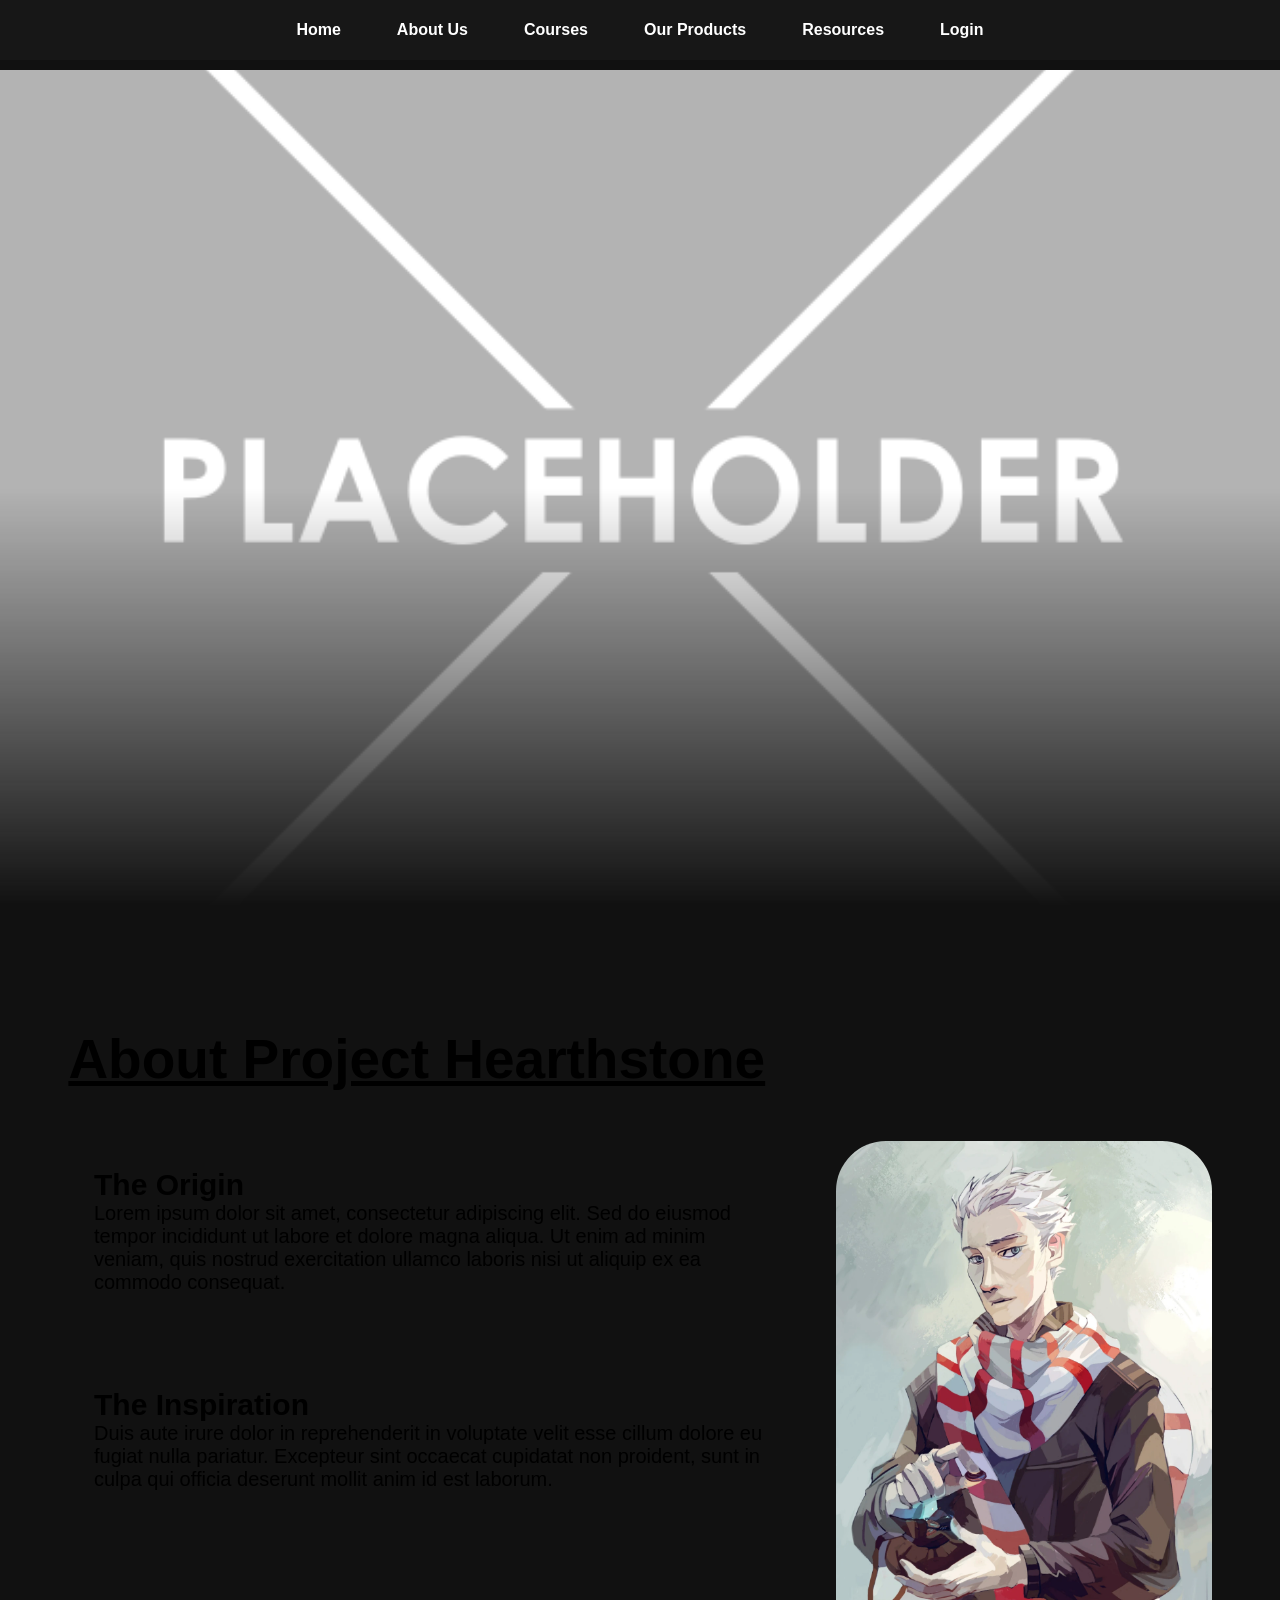
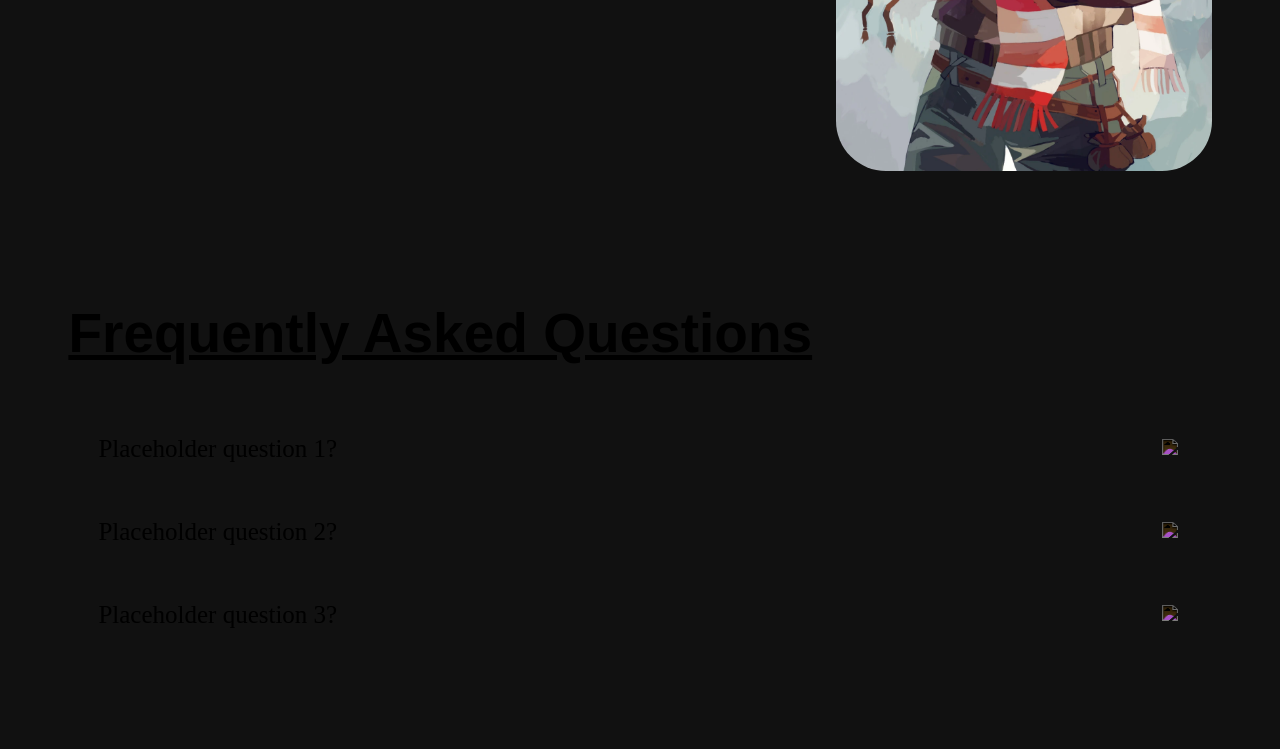
==== projecthearthstone.in/AboutUs/index.html @ b1d120ca "Merge pull request #43 from BoredxInfinity/main Hero, about us, and faq section for about us page" ====
<!DOCTYPE html>
<html lang="en">
<head>
    <meta charset="UTF-8">
    <meta name="viewport" content="width=device-width, initial-scale=1.0">
    <link rel="stylesheet" href="style.css">
    <script src="script.js" defer></script>
    <link rel="stylesheet" href="../Navbar/styles.css">
    <title>Project Hearthstone - Home Page</title>
</head>
<body>
    <div id="navbarcontainer"></div>
    <script type="module" src="../Navbar/script.js"></script>

    <div class="hero-image-container"><img src="src/Placeholder.png" alt="Placeholder Image"></div>

    <div class="section" id="about-us">
        <h1>About Project Hearthstone</h1>
        <div id="vertical-columns">
            <div id="about-us-text">
                <div class="about-us-text-section">
                    <h2>The Origin</h2>
                    <p>Lorem ipsum dolor sit amet, consectetur adipiscing elit. Sed do eiusmod tempor incididunt ut labore et dolore magna aliqua. Ut enim ad minim veniam, quis nostrud exercitation ullamco laboris nisi ut aliquip ex ea commodo consequat.</p>
                </div>
                <div class="about-us-text-section">
                    <h2>The Inspiration</h2>
                    <p>Duis aute irure dolor in reprehenderit in voluptate velit esse cillum dolore eu fugiat nulla pariatur. Excepteur sint occaecat cupidatat non proident, sunt in culpa qui officia deserunt mollit anim id est laborum.</p>
                </div>
            </div>
            <div id="about-us-image">
                <img src="src/hearthstone.webp" alt="Image of Hearthstone from Magnus Chase">
            </div>
        </div>
    </div>

    <div class="divider-box"><div class="divider-line"></div></div>

    <div class="section" id="faq">
        <h1>Frequently Asked Questions</h1>

        <ul id="faq-list">
        </ul>
    </div>

    <div class="divider-box"><div class="divider-line"></div></div>

</body>
</html>
---- projecthearthstone.in/AboutUs/style.css ----
@import url(../Common/styles.css);
@font-face {
    font-family: 'cooper-hewitt';
    font-style: normal;
    font-display: swap;
    font-weight: 400;
    src: url(https://cdn.jsdelivr.net/fontsource/fonts/cooper-hewitt@latest/latin-400-normal.woff2)
         format('woff2'),
         url(https://cdn.jsdelivr.net/fontsource/fonts/cooper-hewitt@latest/latin-400-normal.woff)
         format('woff'); /* Link: https://fontsource.org/fonts/cooper-hewitt/cdn */
}

body {
    font-family: 'cooper-hewitt';
    background-color: var(--bg-color);
    color: var(--text-color);
    padding: 0px 0px;
    margin: 0px 0px;
}

button {
    font-family: 'cooper-hewitt';
    background-color: var(--sec-bg);
    color: var(--text-color);
    border: none;
    cursor: pointer;
}

h1 {
    font-size: 55px;
    margin: -15px 0px 50px 0px;
    text-decoration: underline;
    text-decoration-color: var(--sec-accent-color);
}

/* Navigation Bar */
nav {
    border-radius: 10px ;
    min-height: 10vh;
}

/* Hero Section */
.hero-image-container {
    width: 100%;
    height: 93vh;
    overflow: hidden;
    opacity: 0;
    animation: fadeDown 2s ease forwards;
    margin-bottom: 15vh;
    -webkit-mask-image: linear-gradient(to bottom, black 50%, transparent 100%);
    mask-image: linear-gradient(to bottom, black 50%, transparent 100%);
}

.hero-image-container img {
    width: 100%;
    height: 100%;
    object-fit: cover;
}

@keyframes fadeDown {
    to {
        opacity: 1;
    }
}

/* Divider */
.divider-box {
    display: flex;
    justify-content: center;
    align-items: center;
    width: 100%;
    padding: 40px 0px;
}

.divider-line {
    height: 5px;         
    background-color: var(--accent-color);
    width: 90%;
    border-radius: 5px;
}

/* Sections */
.section {
    padding: 0px 3vw;
    margin: 30px;
}

/* About Us Section */
#vertical-columns {
    display: flex;
    justify-content: space-between;
    width: 100%;
}

#vertical-columns {
    display: flex;
    align-items: flex-start; 
    gap: 40px;
}

#about-us-text {
    flex: 1;
    display: flex;
    flex-direction: column;
    gap: 40px;
    height: 70vh;
}

#about-us-image img {
    height: 70vh;  
    width: auto;   
    display: block;
    border-radius: 50px;
}

.about-us-text-section {
    padding: 3vh 2vw;
    background-color: var(--sec-bg);
    border-radius: 50px;
    transition: padding 0.5s ease;
}

.about-us-text-section:hover {
    padding: 5vh 2vw;
}

.about-us-text-section h2 {
    font-size: 30px;
}

.about-us-text-section p {
    font-size: 20px;
}

/* FAQ Section */
#faq-list {
    list-style-type: none;
    padding: 0;
}

#faq-list li {
    background-color: none;
    border-radius: 20px;
    margin-bottom: 35px;
    align-items: center;
    transition: margin-bottom 0.5s ease;
}

#faq-list li.active {
    margin-bottom: 15px;
}

#faq-list li button {
    padding: 20px 30px;
    border-radius: 30px;
    font-size: 25px;
    width: 100%;
    text-align: left;
    transition: background-color 0.5s ease;
    display: flex;
    justify-content: space-between;
    align-items: center;
    z-index: 1;
    position: relative;
}

#faq-list li button:hover {
    background-color: var(--sec-accent-color);
    color: black;
}

#faq-list li button:hover .arrow-icon {
    filter: invert(0);
}

.arrow-icon {
    width: 20px;
    height: 20px;
    filter: invert(1);
    transition: width 0.5s ease;
    transition: height 0.5s ease;
    transition: transform 0.5s ease;
}

.arrow-icon.active {
    transform: rotate(180deg);
}

.faq-answer {
    background-color: var(--text-bg);
    border-radius: 0px 0px 20px 20px;
    margin-top: -20px;
    margin-bottom: 0px;
    max-height: 0px;
    overflow: hidden;
    transition: max-height 0.5s ease;
    z-index: -1;
    position: relative;
}

.faq-answer.active {
    max-height: 200px;
}

.faq-answer p {
    margin: 5px 25px 20px 25px;
    padding: 30px 0px 0px 0px;
    font-size: 20px;
}
---- projecthearthstone.in/Navbar/styles.css ----
* {
  margin: 0;
  padding: 0;
  box-sizing: border-box;
}

body {
  font-family: 'Montserrat', sans-serif;
  background-color:rgb(17, 17, 17);
  color: var(--text-color);
}

#sentinel {
  height: 1%;
  width: 100%;
}

.navbar {
  height: 70px;
  position: relative;
  z-index: 1000;
}

.nav-inner {
  position: fixed;
  top: 0;
  left: 50%;
  transform: translateX(-50%);
  width: 100%;
  height: 60px;
  background-color: #171717;
  padding: 0 2rem;
  display: flex;
  justify-content: center;
  align-items: center;
  transition: all 0.4s ease;
  box-shadow: none;
  overflow: hidden; 
}

.nav-inner::before {
  content: "";
  position: absolute;
  top: 0;
  left: -120%;
  width: 120%;
  height: 100%;
  pointer-events: none;
  border-radius: inherit;

  background: linear-gradient(
    90deg,
    rgba(46, 255, 144, 0) 0%,
    var(--accent-color) 50%,
    rgba(46, 255, 144, 0) 100%
  );

  opacity: 0;
  transform: translateX(0);
}

.navbar.dock .nav-inner {
  top: 15px;
  width: 44%;
  min-width: fit-content;
  height: 60px;
  padding: 0 1.5rem;
  box-shadow: 0 4px 12px rgba(0, 0, 0, 0.2);
  border-radius: 999px;
  transform: translateX(-50%) scale(1);
}

.navbar.dock .nav-inner::before {
  animation: greenWave 0.9s ease-out forwards;
  opacity: 1;
}

@keyframes greenWave {
  0% {
    transform: translateX(-120%);
    opacity: 0.2;
  }
  50% {
    opacity: 1;
  }
  100% {
    transform: translateX(120%);
    opacity: 0;
  }
}

.nav-menu {
  display: flex;
  flex-direction: row;
  gap: 3.5rem;
  align-items: center;
  justify-content: space-around;
  list-style: none;
}

.nav-inner a {
  color: #fff;
  text-decoration: none;
  font-weight: bold;
}

.nav-inner a:hover {
  color: #30cdd7;
}

.hamburger,
.page-title {
  display: none;
}

@media (max-width: 1000px) {
  .hamburger {
    display: block;
    font-size: 1.5rem;
    background: none;
    border: none;
    color: #fff;
    cursor: pointer;
    z-index: 1001;
  }

  .page-title {
    display: block;
    color: #fff;
    font-size: 1.1rem;
    font-weight: 600;
    margin-left: 0.75rem;
    flex: 1;
    text-align: center;
  }

  .nav-inner {
    flex-direction: row;
    justify-content: space-between;
    align-items: center;
  }

  .nav-menu {
    position: absolute;
    top: 70px;
    left: 50%;
    transform: translateX(-50%);
    width: 90%;
    background-color: var(--bg-color);
    flex-direction: column;
    display: flex;
    gap: 1rem;
    padding: 1rem 1.5rem;
    border-radius: 1rem;
    box-shadow: 0 8px 16px rgba(0, 0, 0, 0.4);
    text-align: center;
    z-index: 999;
    overflow: hidden;
  }

  .nav-menu.hidden {
    display: none;
  }

  .nav-inner ul {
    gap: 1rem;
    padding: 10px;
  }

  .nav-inner a {
    font-size: 1rem;
    padding: 0.5rem 0;
  }
}

.navbar.dock .nav-inner {
  width: 42%;
}

@media (max-width: 1600px) {
  .navbar.dock .nav-inner {
    width: 45%;
  }
}

@media (max-width: 1400px) {
  .navbar.dock .nav-inner {
    width: 67%;
  }
}

@media (max-width: 1100px) {
  .navbar.dock .nav-inner {
    width: 70%;
  }
}

@media (max-width: 600px) {
  .navbar.dock .nav-inner {
    width: 100%;
  }
}
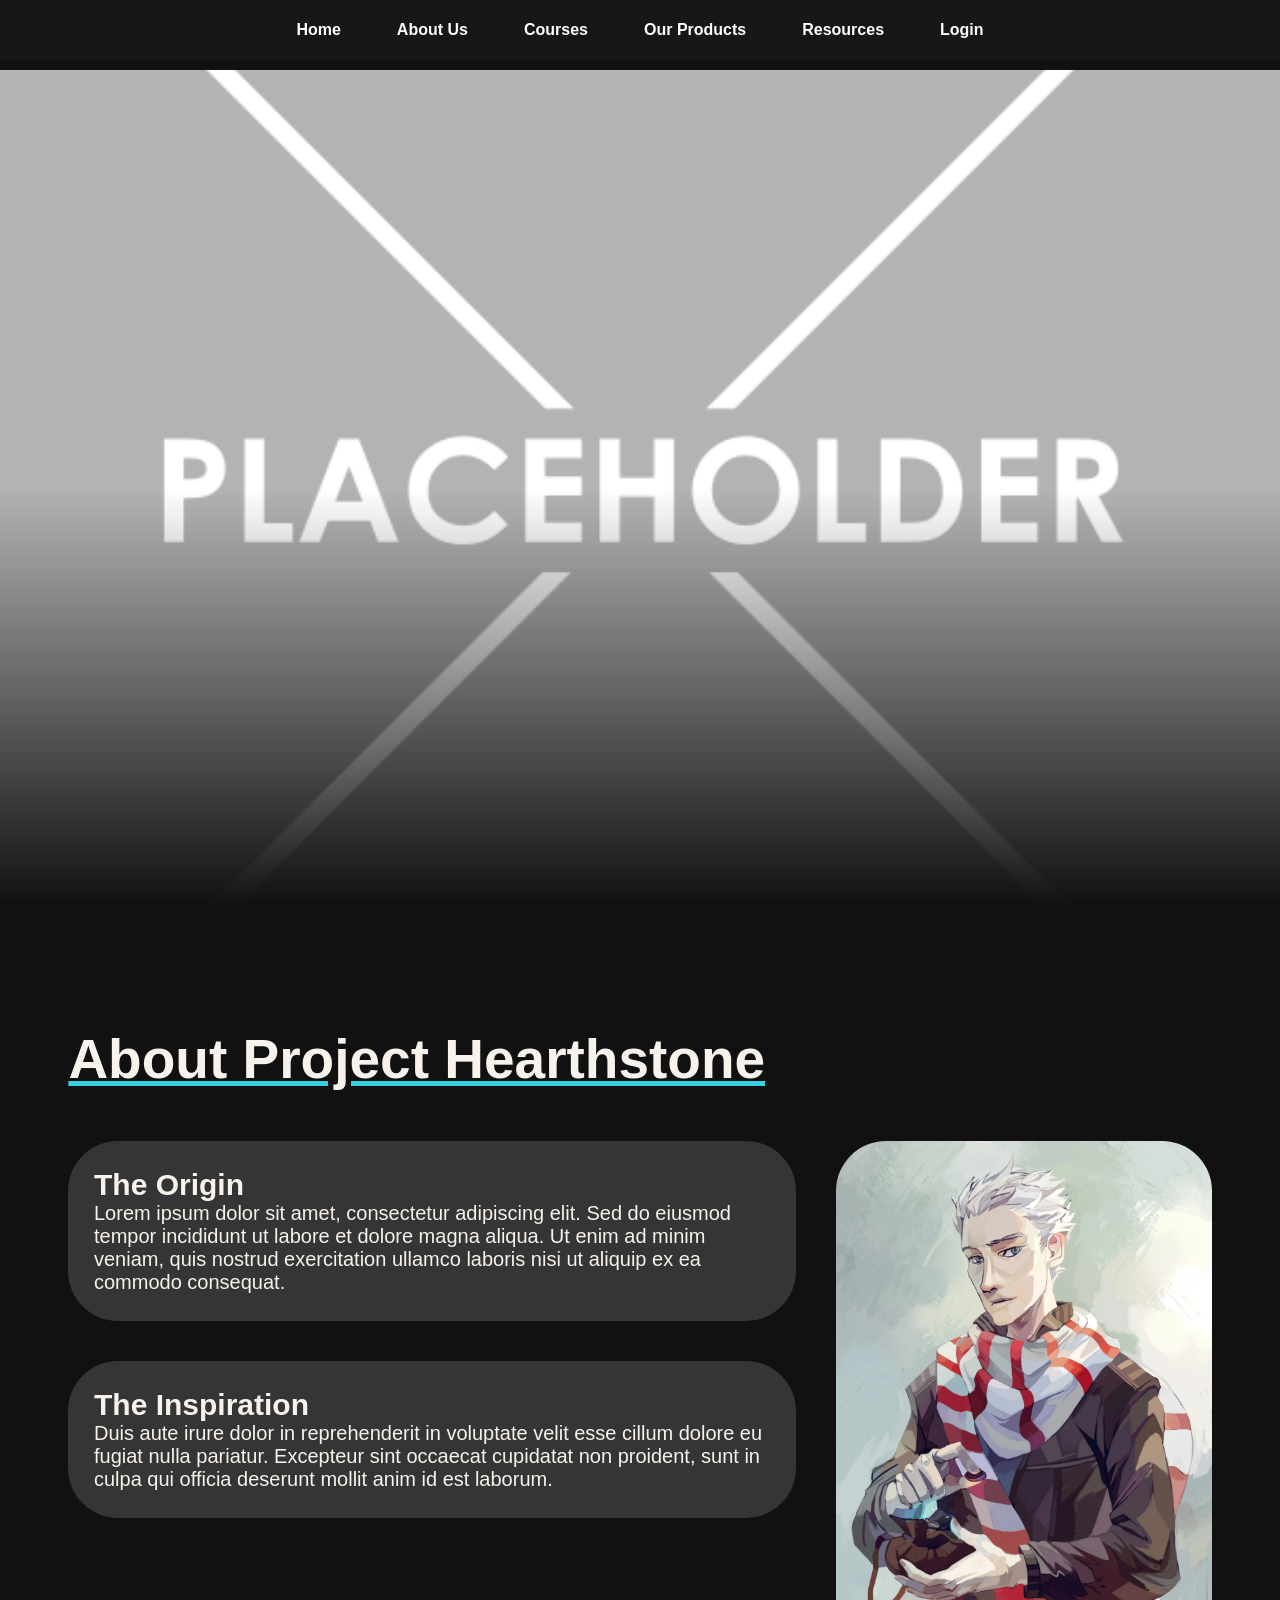
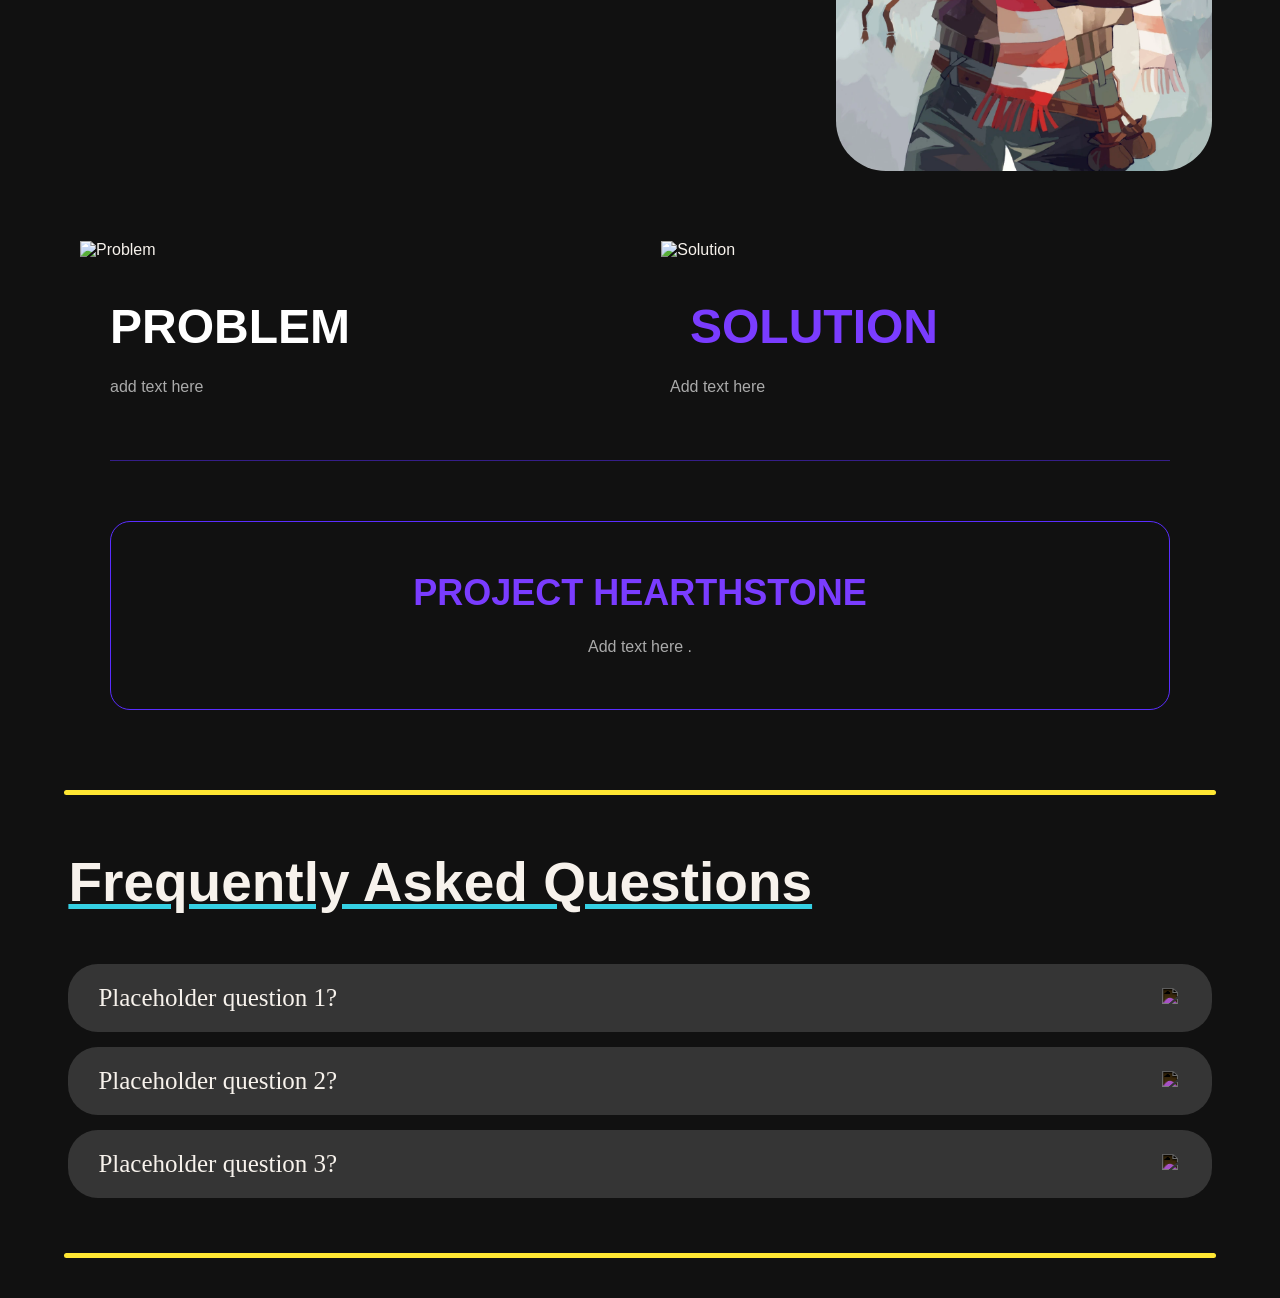
==== commit da5d0c5b: "Review" ====
--- a/projecthearthstone.in/AboutUs/index.html
+++ b/projecthearthstone.in/AboutUs/index.html
@@ -1,48 +1,87 @@
-<!DOCTYPE html>
+<!doctype html>
 <html lang="en">
-<head>
-    <meta charset="UTF-8">
-    <meta name="viewport" content="width=device-width, initial-scale=1.0">
-    <link rel="stylesheet" href="style.css">
+  <head>
+    <meta charset="UTF-8" />
+    <meta name="viewport" content="width=device-width, initial-scale=1.0" />
+    <link rel="stylesheet" href="style.css" />
     <script src="script.js" defer></script>
-    <link rel="stylesheet" href="../Navbar/styles.css">
+    <link rel="stylesheet" href="../Navbar/styles.css" />
     <title>Project Hearthstone - Home Page</title>
-</head>
-<body>
+  </head>
+  <body>
     <div id="navbarcontainer"></div>
     <script type="module" src="../Navbar/script.js"></script>
 
-    <div class="hero-image-container"><img src="src/Placeholder.png" alt="Placeholder Image"></div>
+    <div class="hero-image-container">
+      <img src="src/Placeholder.png" alt="Placeholder Image" />
+    </div>
 
     <div class="section" id="about-us">
-        <h1>About Project Hearthstone</h1>
-        <div id="vertical-columns">
-            <div id="about-us-text">
-                <div class="about-us-text-section">
-                    <h2>The Origin</h2>
-                    <p>Lorem ipsum dolor sit amet, consectetur adipiscing elit. Sed do eiusmod tempor incididunt ut labore et dolore magna aliqua. Ut enim ad minim veniam, quis nostrud exercitation ullamco laboris nisi ut aliquip ex ea commodo consequat.</p>
-                </div>
-                <div class="about-us-text-section">
-                    <h2>The Inspiration</h2>
-                    <p>Duis aute irure dolor in reprehenderit in voluptate velit esse cillum dolore eu fugiat nulla pariatur. Excepteur sint occaecat cupidatat non proident, sunt in culpa qui officia deserunt mollit anim id est laborum.</p>
-                </div>
-            </div>
-            <div id="about-us-image">
-                <img src="src/hearthstone.webp" alt="Image of Hearthstone from Magnus Chase">
-            </div>
+      <h1>About Project Hearthstone</h1>
+      <div id="vertical-columns">
+        <div id="about-us-text">
+          <div class="about-us-text-section">
+            <h2>The Origin</h2>
+            <p>
+              Lorem ipsum dolor sit amet, consectetur adipiscing elit. Sed do
+              eiusmod tempor incididunt ut labore et dolore magna aliqua. Ut
+              enim ad minim veniam, quis nostrud exercitation ullamco laboris
+              nisi ut aliquip ex ea commodo consequat.
+            </p>
+          </div>
+          <div class="about-us-text-section">
+            <h2>The Inspiration</h2>
+            <p>
+              Duis aute irure dolor in reprehenderit in voluptate velit esse
+              cillum dolore eu fugiat nulla pariatur. Excepteur sint occaecat
+              cupidatat non proident, sunt in culpa qui officia deserunt mollit
+              anim id est laborum.
+            </p>
+          </div>
         </div>
+        <div id="about-us-image">
+          <img
+            src="src/hearthstone.webp"
+            alt="Image of Hearthstone from Magnus Chase"
+          />
+        </div>
+      </div>
+    </div>
+
+    <div class="container">
+      <div class="top-image">
+        <img src="asl-problem.png" alt="Problem" class="problem-img" />
+        <img src="asl-solution.png" alt="Solution" />
+      </div>
+
+      <div class="row">
+        <div class="box">
+          <div class="title problem">PROBLEM</div>
+          <div class="desc">add text here</div>
+        </div>
+
+        <div class="box">
+          <div class="title solution">SOLUTION</div>
+          <div class="desc">Add text here</div>
+        </div>
+      </div>
+
+      <div class="divider"></div>
+
+      <div class="project-box">
+        <div class="project-title">PROJECT HEARTHSTONE</div>
+        <div class="project-desc">Add text here .</div>
+      </div>
     </div>
 
     <div class="divider-box"><div class="divider-line"></div></div>
 
     <div class="section" id="faq">
-        <h1>Frequently Asked Questions</h1>
+      <h1>Frequently Asked Questions</h1>
 
-        <ul id="faq-list">
-        </ul>
+      <ul id="faq-list"></ul>
     </div>
 
     <div class="divider-box"><div class="divider-line"></div></div>
-
-</body>
+  </body>
 </html>
--- a/projecthearthstone.in/AboutUs/style.css
+++ b/projecthearthstone.in/AboutUs/style.css
@@ -1,209 +1,314 @@
 @import url(../Common/styles.css);
 @font-face {
-    font-family: 'cooper-hewitt';
-    font-style: normal;
-    font-display: swap;
-    font-weight: 400;
-    src: url(https://cdn.jsdelivr.net/fontsource/fonts/cooper-hewitt@latest/latin-400-normal.woff2)
-         format('woff2'),
-         url(https://cdn.jsdelivr.net/fontsource/fonts/cooper-hewitt@latest/latin-400-normal.woff)
-         format('woff'); /* Link: https://fontsource.org/fonts/cooper-hewitt/cdn */
+  font-family: "cooper-hewitt";
+  font-style: normal;
+  font-display: swap;
+  font-weight: 400;
+  src:
+    url(https://cdn.jsdelivr.net/fontsource/fonts/cooper-hewitt@latest/latin-400-normal.woff2)
+      format("woff2"),
+    url(https://cdn.jsdelivr.net/fontsource/fonts/cooper-hewitt@latest/latin-400-normal.woff)
+      format("woff"); /* Link: https://fontsource.org/fonts/cooper-hewitt/cdn */
 }
 
 body {
-    font-family: 'cooper-hewitt';
-    background-color: var(--bg-color);
-    color: var(--text-color);
-    padding: 0px 0px;
-    margin: 0px 0px;
+  font-family: "cooper-hewitt";
+  background-color: var(--bg-color);
+  color: var(--text-color);
+  padding: 0px 0px;
+  margin: 0px 0px;
 }
 
 button {
-    font-family: 'cooper-hewitt';
-    background-color: var(--sec-bg);
-    color: var(--text-color);
-    border: none;
-    cursor: pointer;
+  font-family: "cooper-hewitt";
+  background-color: var(--sec-bg);
+  color: var(--text-color);
+  border: none;
+  cursor: pointer;
 }
 
 h1 {
-    font-size: 55px;
-    margin: -15px 0px 50px 0px;
-    text-decoration: underline;
-    text-decoration-color: var(--sec-accent-color);
+  font-size: 55px;
+  margin: -15px 0px 50px 0px;
+  text-decoration: underline;
+  text-decoration-color: var(--sec-accent-color);
 }
 
 /* Navigation Bar */
 nav {
-    border-radius: 10px ;
-    min-height: 10vh;
+  border-radius: 10px;
+  min-height: 10vh;
 }
 
 /* Hero Section */
 .hero-image-container {
-    width: 100%;
-    height: 93vh;
-    overflow: hidden;
-    opacity: 0;
-    animation: fadeDown 2s ease forwards;
-    margin-bottom: 15vh;
-    -webkit-mask-image: linear-gradient(to bottom, black 50%, transparent 100%);
-    mask-image: linear-gradient(to bottom, black 50%, transparent 100%);
+  width: 100%;
+  height: 93vh;
+  overflow: hidden;
+  opacity: 0;
+  animation: fadeDown 2s ease forwards;
+  margin-bottom: 15vh;
+  -webkit-mask-image: linear-gradient(to bottom, black 50%, transparent 100%);
+  mask-image: linear-gradient(to bottom, black 50%, transparent 100%);
 }
 
 .hero-image-container img {
-    width: 100%;
-    height: 100%;
-    object-fit: cover;
+  width: 100%;
+  height: 100%;
+  object-fit: cover;
 }
 
 @keyframes fadeDown {
-    to {
-        opacity: 1;
-    }
+  to {
+    opacity: 1;
+  }
 }
 
 /* Divider */
 .divider-box {
-    display: flex;
-    justify-content: center;
-    align-items: center;
-    width: 100%;
-    padding: 40px 0px;
+  display: flex;
+  justify-content: center;
+  align-items: center;
+  width: 100%;
+  padding: 40px 0px;
 }
 
 .divider-line {
-    height: 5px;         
-    background-color: var(--accent-color);
-    width: 90%;
-    border-radius: 5px;
+  height: 5px;
+  background-color: var(--accent-color);
+  width: 90%;
+  border-radius: 5px;
 }
 
 /* Sections */
 .section {
-    padding: 0px 3vw;
-    margin: 30px;
+  padding: 0px 3vw;
+  margin: 30px;
 }
 
 /* About Us Section */
 #vertical-columns {
-    display: flex;
-    justify-content: space-between;
-    width: 100%;
+  display: flex;
+  justify-content: space-between;
+  width: 100%;
 }
 
 #vertical-columns {
-    display: flex;
-    align-items: flex-start; 
-    gap: 40px;
+  display: flex;
+  align-items: flex-start;
+  gap: 40px;
 }
 
 #about-us-text {
-    flex: 1;
-    display: flex;
-    flex-direction: column;
-    gap: 40px;
-    height: 70vh;
+  flex: 1;
+  display: flex;
+  flex-direction: column;
+  gap: 40px;
+  height: 70vh;
 }
 
 #about-us-image img {
-    height: 70vh;  
-    width: auto;   
-    display: block;
-    border-radius: 50px;
+  height: 70vh;
+  width: auto;
+  display: block;
+  border-radius: 50px;
 }
 
 .about-us-text-section {
-    padding: 3vh 2vw;
-    background-color: var(--sec-bg);
-    border-radius: 50px;
-    transition: padding 0.5s ease;
+  padding: 3vh 2vw;
+  background-color: var(--sec-bg);
+  border-radius: 50px;
+  transition: padding 0.5s ease;
 }
 
 .about-us-text-section:hover {
-    padding: 5vh 2vw;
+  padding: 5vh 2vw;
 }
 
 .about-us-text-section h2 {
-    font-size: 30px;
+  font-size: 30px;
 }
 
 .about-us-text-section p {
-    font-size: 20px;
+  font-size: 20px;
 }
 
 /* FAQ Section */
 #faq-list {
-    list-style-type: none;
-    padding: 0;
+  list-style-type: none;
+  padding: 0;
 }
 
 #faq-list li {
-    background-color: none;
-    border-radius: 20px;
-    margin-bottom: 35px;
-    align-items: center;
-    transition: margin-bottom 0.5s ease;
+  background-color: none;
+  border-radius: 20px;
+  margin-bottom: 35px;
+  align-items: center;
+  transition: margin-bottom 0.5s ease;
 }
 
 #faq-list li.active {
-    margin-bottom: 15px;
+  margin-bottom: 15px;
 }
 
 #faq-list li button {
-    padding: 20px 30px;
-    border-radius: 30px;
-    font-size: 25px;
-    width: 100%;
-    text-align: left;
-    transition: background-color 0.5s ease;
-    display: flex;
-    justify-content: space-between;
-    align-items: center;
-    z-index: 1;
-    position: relative;
+  padding: 20px 30px;
+  border-radius: 30px;
+  font-size: 25px;
+  width: 100%;
+  text-align: left;
+  transition: background-color 0.5s ease;
+  display: flex;
+  justify-content: space-between;
+  align-items: center;
+  z-index: 1;
+  position: relative;
 }
 
 #faq-list li button:hover {
-    background-color: var(--sec-accent-color);
-    color: black;
+  background-color: var(--sec-accent-color);
+  color: black;
 }
 
 #faq-list li button:hover .arrow-icon {
-    filter: invert(0);
+  filter: invert(0);
 }
 
 .arrow-icon {
-    width: 20px;
-    height: 20px;
-    filter: invert(1);
-    transition: width 0.5s ease;
-    transition: height 0.5s ease;
-    transition: transform 0.5s ease;
+  width: 20px;
+  height: 20px;
+  filter: invert(1);
+  transition: width 0.5s ease;
+  transition: height 0.5s ease;
+  transition: transform 0.5s ease;
 }
 
 .arrow-icon.active {
-    transform: rotate(180deg);
+  transform: rotate(180deg);
 }
 
 .faq-answer {
-    background-color: var(--text-bg);
-    border-radius: 0px 0px 20px 20px;
-    margin-top: -20px;
-    margin-bottom: 0px;
-    max-height: 0px;
-    overflow: hidden;
-    transition: max-height 0.5s ease;
-    z-index: -1;
-    position: relative;
+  background-color: var(--text-bg);
+  border-radius: 0px 0px 20px 20px;
+  margin-top: -20px;
+  margin-bottom: 0px;
+  max-height: 0px;
+  overflow: hidden;
+  transition: max-height 0.5s ease;
+  z-index: -1;
+  position: relative;
 }
 
 .faq-answer.active {
-    max-height: 200px;
+  max-height: 200px;
 }
 
 .faq-answer p {
-    margin: 5px 25px 20px 25px;
-    padding: 30px 0px 0px 0px;
-    font-size: 20px;
-}
+  margin: 5px 25px 20px 25px;
+  padding: 30px 0px 0px 0px;
+  font-size: 20px;
+}
+
+/* Problem Solution Section */
+.problem-img {
+  margin-left: -30px;
+}
+
+body {
+  margin: 0;
+  background: #000;
+  font-family: Arial, sans-serif;
+  color: #ccc;
+}
+
+.container {
+  max-width: 1100px;
+  margin: auto;
+  padding: 40px 20px;
+}
+
+.top-image {
+  display: flex;
+  justify-content: space-between;
+  align-items: center;
+  margin-bottom: 40px;
+}
+
+.top-image img {
+  width: 48%;
+  height: auto;
+}
+
+.row {
+  display: flex;
+  justify-content: space-between;
+  gap: 60px;
+}
+
+.box {
+  flex: 1;
+}
+
+.title {
+  font-size: 48px;
+  font-weight: bold;
+  margin-bottom: 20px;
+}
+
+.problem {
+  color: white;
+}
+
+.solution {
+  color: #7a3cff;
+  margin-left: 20px;
+}
+
+.desc {
+  color: #aaa;
+  line-height: 1.6;
+  max-width: 450px;
+}
+
+.divider {
+  margin: 60px 0;
+  height: 1px;
+  background: #5a2dff;
+  opacity: 0.5;
+}
+
+.project-box {
+  border: 1px solid #5a2dff;
+  border-radius: 20px;
+  padding: 50px 20px;
+  text-align: center;
+}
+
+.project-title {
+  font-size: 36px;
+  color: #7a3cff;
+  margin-bottom: 20px;
+  font-weight: bold;
+}
+
+.project-desc {
+  max-width: 600px;
+  margin: auto;
+  color: #aaa;
+  line-height: 1.6;
+}
+
+@media (max-width: 800px) {
+  .row {
+    flex-direction: column;
+  }
+
+  .top-image {
+    flex-direction: column;
+    gap: 20px;
+  }
+
+  .top-image img {
+    width: 80%;
+  }
+}
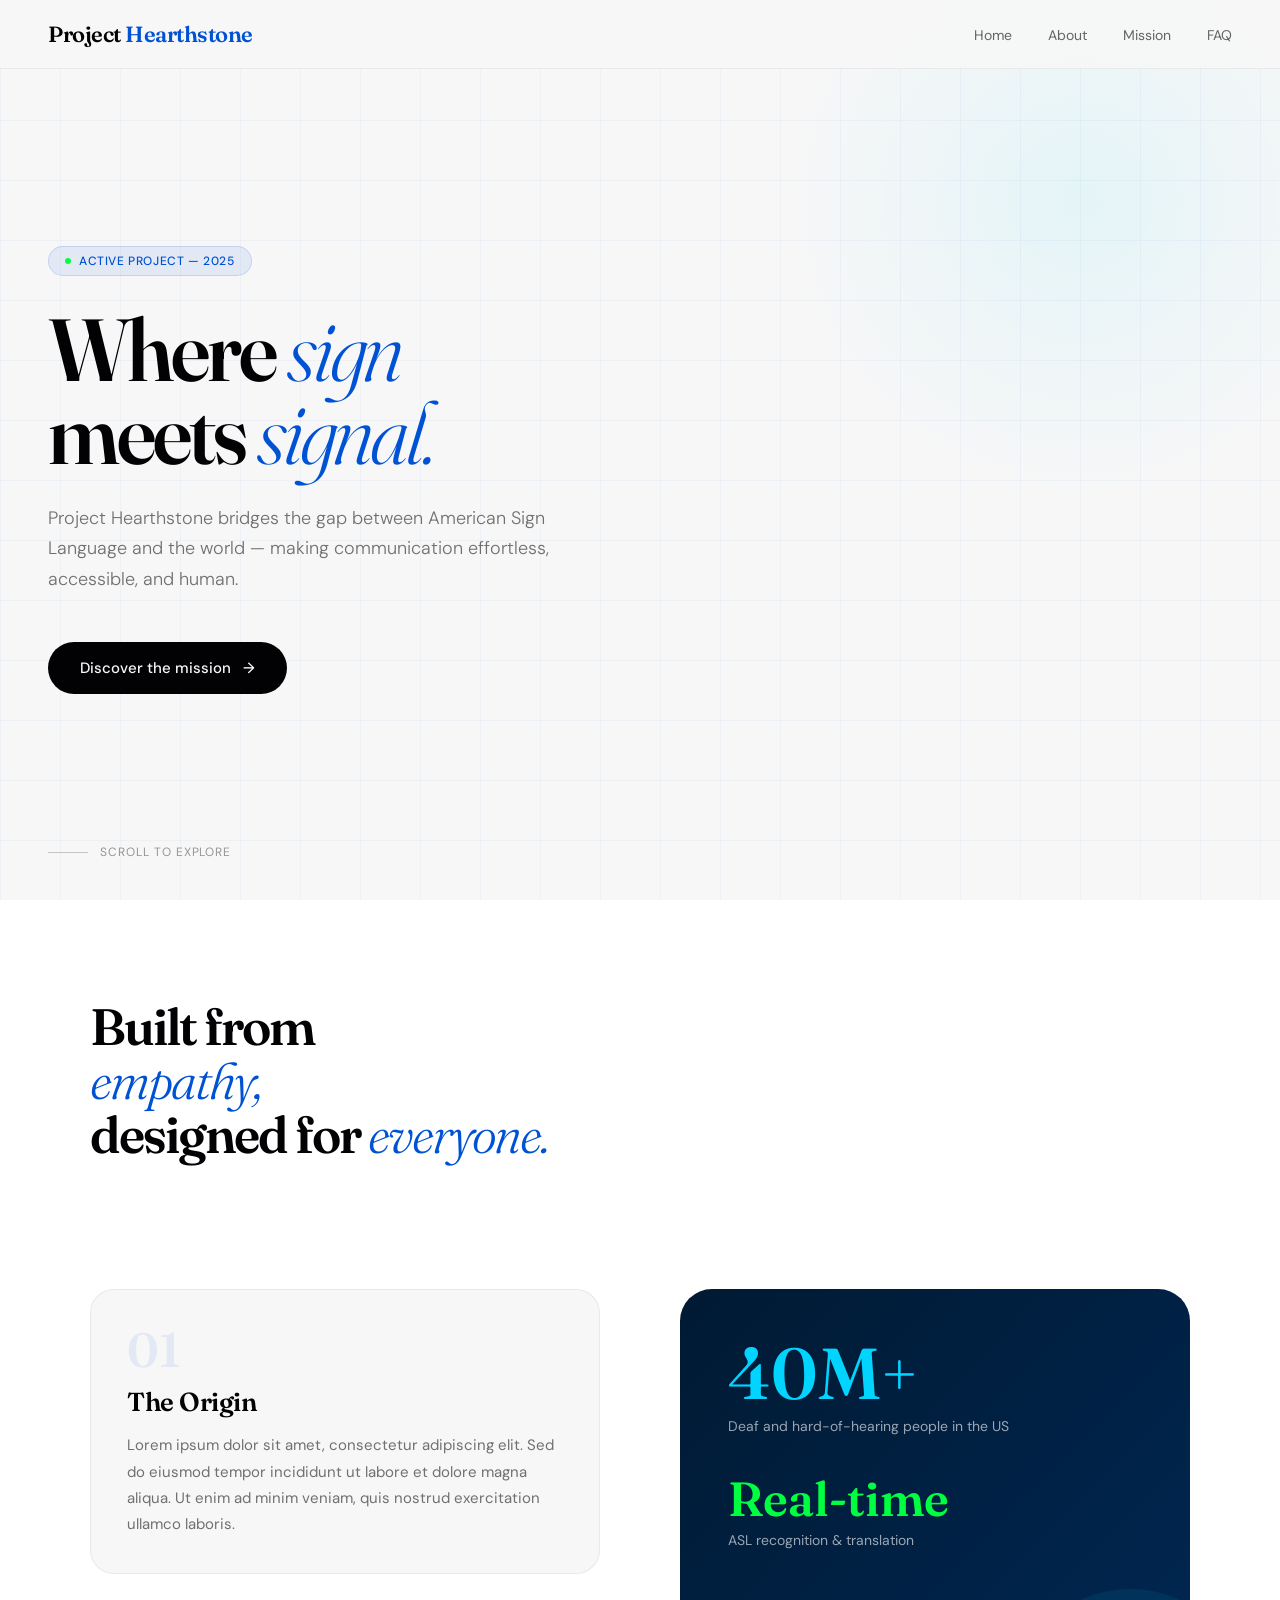
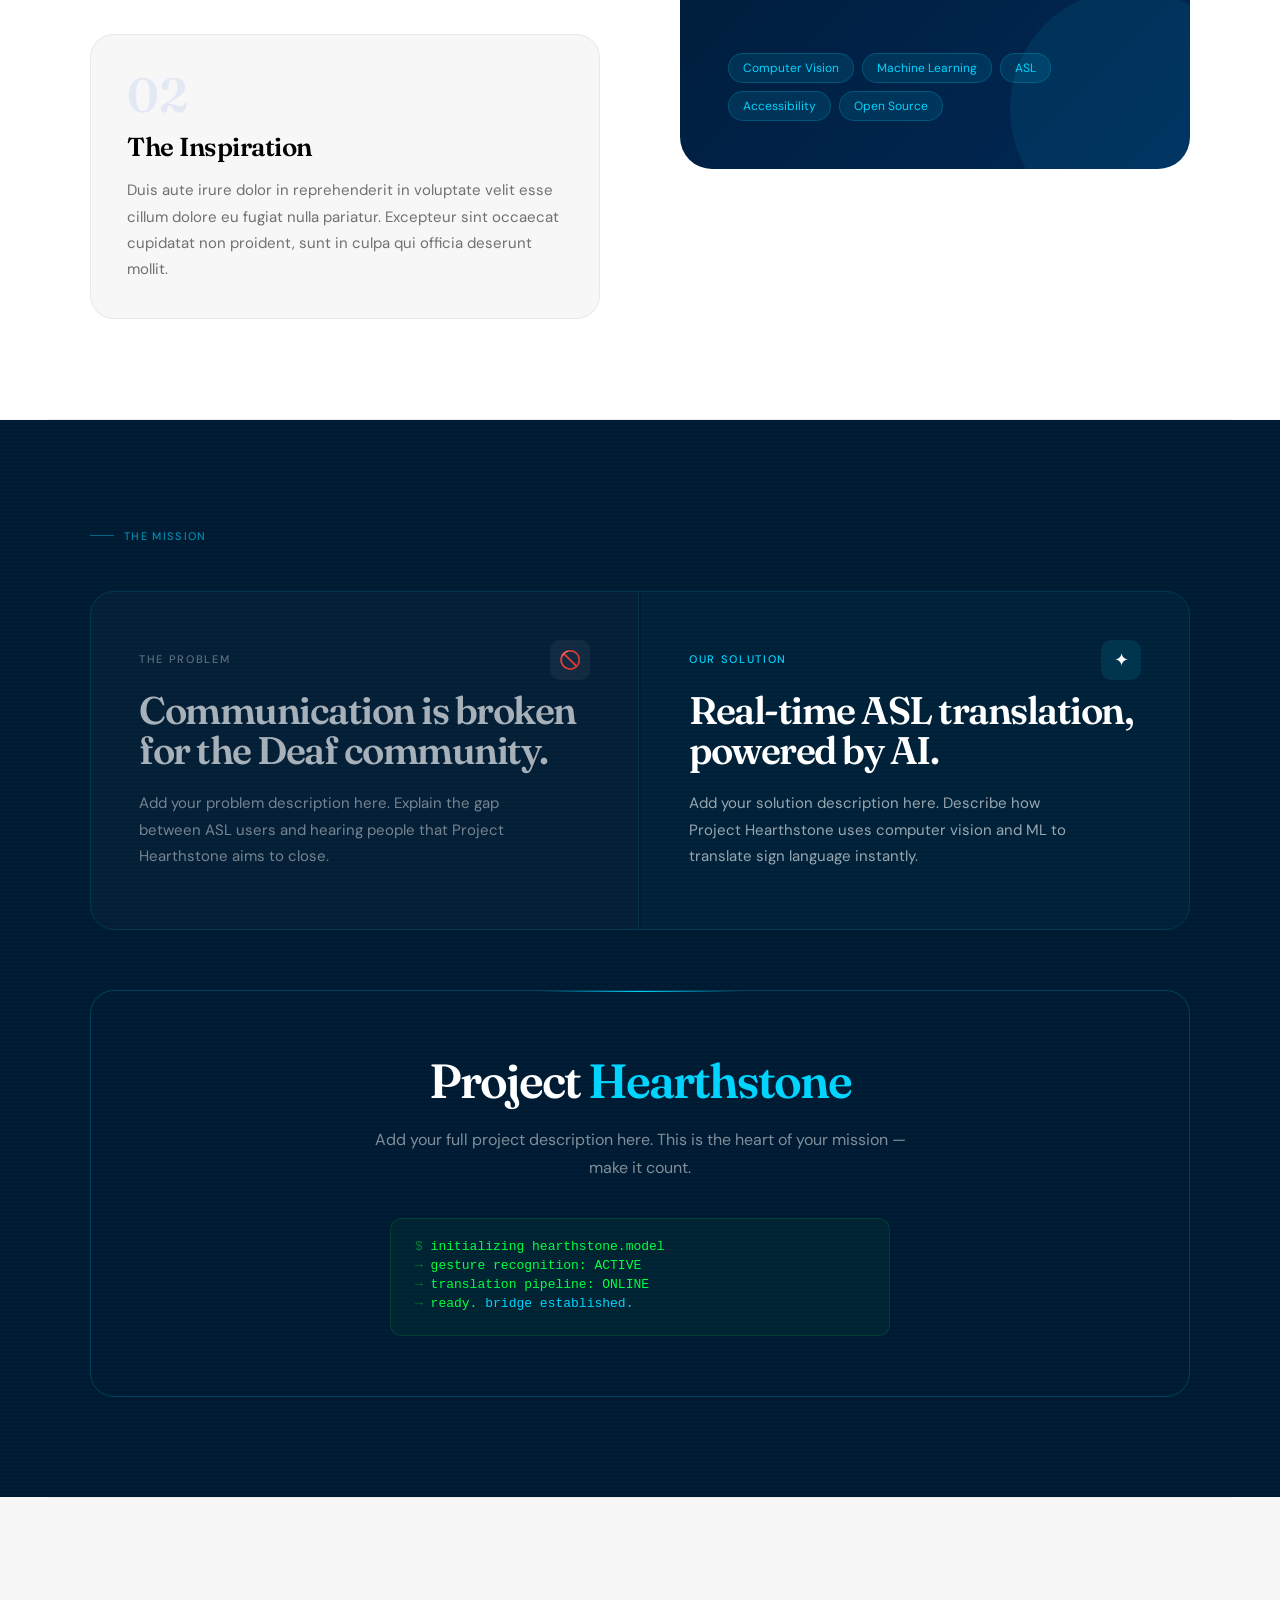
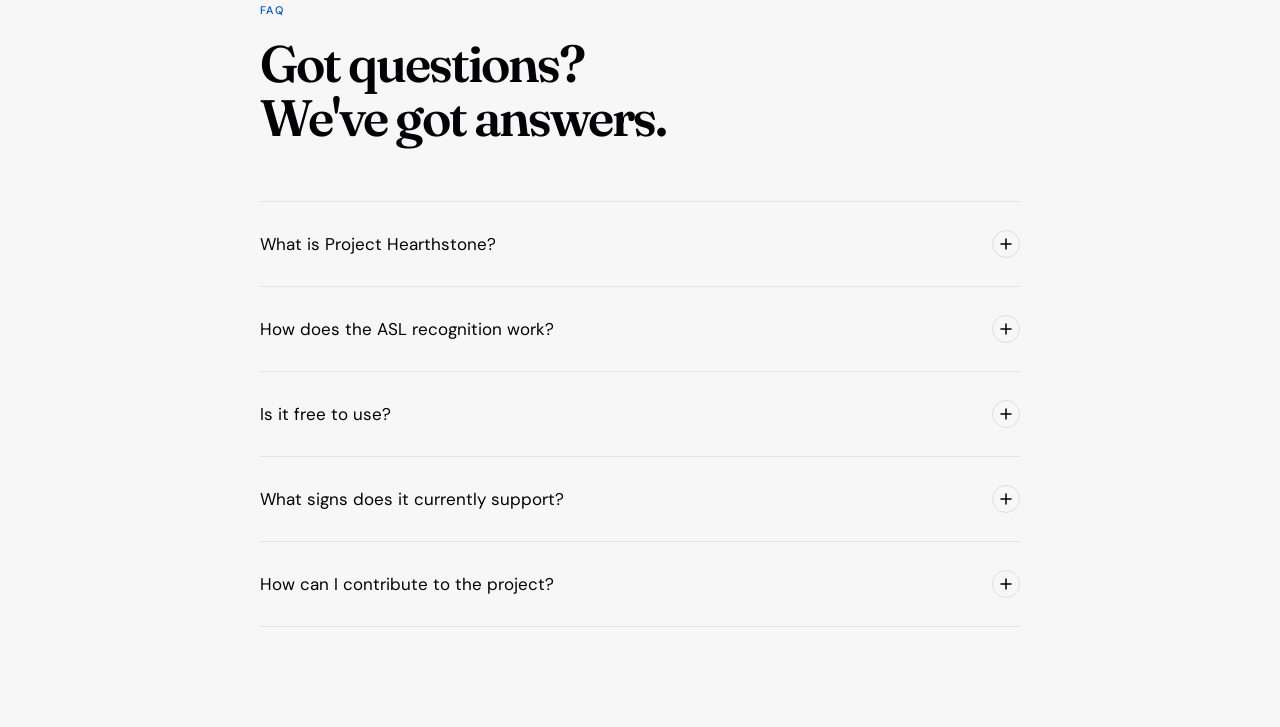
==== commit 1819020d: "home page, other changes as well" ====
--- a/projecthearthstone.in/AboutUs/index.html
+++ b/projecthearthstone.in/AboutUs/index.html
@@ -1,87 +1,735 @@
 <!doctype html>
 <html lang="en">
-  <head>
-    <meta charset="UTF-8" />
-    <meta name="viewport" content="width=device-width, initial-scale=1.0" />
-    <link rel="stylesheet" href="style.css" />
-    <script src="script.js" defer></script>
-    <link rel="stylesheet" href="../Navbar/styles.css" />
-    <title>Project Hearthstone - Home Page</title>
-  </head>
-  <body>
-    <div id="navbarcontainer"></div>
-    <script type="module" src="../Navbar/script.js"></script>
-
-    <div class="hero-image-container">
-      <img src="src/Placeholder.png" alt="Placeholder Image" />
+<head>
+<meta charset="UTF-8"/>
+<meta name="viewport" content="width=device-width, initial-scale=1.0"/>
+<title>Project Hearthstone - About</title>
+<style>
+  @import url('https://fonts.googleapis.com/css2?family=Fraunces:ital,wght@0,300;0,600;1,300&family=DM+Sans:wght@300;400;500&display=swap');
+
+  :root {
+    --primary-dark: #020204;
+    --primary-light: #F7F7F7;
+    --highlight: #00D4FF;
+    --mid: #0052D4;
+    --deep: #001A33;
+    --active: #00FF41;
+  }
+
+  *, *::before, *::after { box-sizing: border-box; margin: 0; padding: 0; }
+  html { scroll-behavior: smooth; }
+  body {
+    font-family: 'DM Sans', sans-serif;
+    background: var(--primary-light);
+    color: var(--primary-dark);
+    overflow-x: hidden;
+  }
+
+  /* NAV */
+  nav {
+    position: fixed;
+    top: 0; left: 0; right: 0;
+    z-index: 100;
+    display: flex;
+    align-items: center;
+    justify-content: space-between;
+    padding: 20px 48px;
+    background: rgba(247,247,247,0.85);
+    backdrop-filter: blur(12px);
+    border-bottom: 1px solid rgba(0,0,0,0.06);
+  }
+
+  .nav-logo {
+    font-family: 'Fraunces', serif;
+    font-size: 22px;
+    font-weight: 600;
+    letter-spacing: -0.5px;
+    color: var(--primary-dark);
+  }
+  .nav-logo span { color: var(--mid); }
+
+  .nav-links {
+    display: flex;
+    gap: 36px;
+    list-style: none;
+  }
+  .nav-links a {
+    font-size: 14px;
+    font-weight: 400;
+    color: var(--primary-dark);
+    text-decoration: none;
+    opacity: 0.6;
+    transition: opacity 0.2s;
+  }
+  .nav-links a:hover { opacity: 1; }
+
+  /* HERO */
+  .hero {
+    min-height: 100vh;
+    display: flex;
+    align-items: center;
+    padding: 120px 48px 80px;
+    position: relative;
+    overflow: hidden;
+  }
+
+  .hero-bg-grid {
+    position: absolute;
+    inset: 0;
+    background-image:
+      linear-gradient(rgba(0,82,212,0.04) 1px, transparent 1px),
+      linear-gradient(90deg, rgba(0,82,212,0.04) 1px, transparent 1px);
+    background-size: 60px 60px;
+    animation: gridShift 20s linear infinite;
+  }
+  @keyframes gridShift { to { background-position: 60px 60px; } }
+
+  .hero-accent {
+    position: absolute;
+    width: 600px;
+    height: 600px;
+    border-radius: 50%;
+    background: radial-gradient(circle, rgba(0,212,255,0.08) 0%, transparent 70%);
+    top: -100px;
+    right: -100px;
+    animation: pulse 6s ease-in-out infinite;
+  }
+  @keyframes pulse {
+    0%, 100% { transform: scale(1); opacity: 0.6; }
+    50% { transform: scale(1.1); opacity: 1; }
+  }
+
+  .hero-content { position: relative; max-width: 760px; }
+
+  .hero-tag {
+    display: inline-flex;
+    align-items: center;
+    gap: 8px;
+    background: rgba(0,82,212,0.08);
+    border: 1px solid rgba(0,82,212,0.15);
+    border-radius: 100px;
+    padding: 6px 16px;
+    font-size: 12px;
+    font-weight: 500;
+    color: var(--mid);
+    letter-spacing: 0.05em;
+    text-transform: uppercase;
+    margin-bottom: 32px;
+    opacity: 0;
+    animation: fadeUp 0.8s 0.2s forwards;
+  }
+  .hero-tag::before {
+    content: '';
+    width: 6px; height: 6px;
+    border-radius: 50%;
+    background: var(--active);
+    animation: blink 2s infinite;
+  }
+  @keyframes blink {
+    0%, 100% { opacity: 1; }
+    50% { opacity: 0.2; }
+  }
+
+  .hero-title {
+    font-family: 'Fraunces', serif;
+    font-size: clamp(52px, 7vw, 88px);
+    font-weight: 600;
+    line-height: 0.95;
+    letter-spacing: -3px;
+    color: var(--primary-dark);
+    margin-bottom: 28px;
+    opacity: 0;
+    animation: fadeUp 0.8s 0.4s forwards;
+  }
+  .hero-title em {
+    font-style: italic;
+    font-weight: 300;
+    color: var(--mid);
+  }
+
+  .hero-sub {
+    font-size: 18px;
+    font-weight: 300;
+    line-height: 1.7;
+    color: rgba(2,2,4,0.55);
+    max-width: 520px;
+    margin-bottom: 48px;
+    opacity: 0;
+    animation: fadeUp 0.8s 0.6s forwards;
+  }
+
+  .hero-cta {
+    display: inline-flex;
+    align-items: center;
+    gap: 12px;
+    background: var(--primary-dark);
+    color: var(--primary-light);
+    border: none;
+    border-radius: 100px;
+    padding: 16px 32px;
+    font-family: 'DM Sans', sans-serif;
+    font-size: 15px;
+    font-weight: 500;
+    cursor: pointer;
+    text-decoration: none;
+    transition: transform 0.2s, background 0.2s;
+    opacity: 0;
+    animation: fadeUp 0.8s 0.8s forwards;
+  }
+  .hero-cta:hover { background: var(--mid); transform: translateY(-2px); }
+  .hero-cta .arrow { transition: transform 0.2s; }
+  .hero-cta:hover .arrow { transform: translateX(4px); }
+
+  .hero-scroll {
+    position: absolute;
+    bottom: 40px; left: 48px;
+    display: flex;
+    align-items: center;
+    gap: 12px;
+    font-size: 12px;
+    color: rgba(2,2,4,0.4);
+    letter-spacing: 0.08em;
+    text-transform: uppercase;
+    opacity: 0;
+    animation: fadeUp 1s 1.2s forwards;
+  }
+  .hero-scroll-line {
+    width: 40px; height: 1px;
+    background: rgba(2,2,4,0.2);
+    animation: lineGrow 1s 1.5s ease forwards;
+    transform-origin: left;
+    transform: scaleX(0);
+  }
+  @keyframes lineGrow { to { transform: scaleX(1); } }
+  @keyframes fadeUp {
+    from { opacity: 0; transform: translateY(24px); }
+    to { opacity: 1; transform: translateY(0); }
+  }
+
+  /* ABOUT */
+  .about {
+    background: white;
+    padding: 100px 48px;
+  }
+  .about-grid {
+    display: grid;
+    grid-template-columns: 1fr 1fr;
+    gap: 80px;
+    align-items: start;
+    max-width: 1100px;
+    margin: 0 auto;
+  }
+  .about-heading {
+    font-family: 'Fraunces', serif;
+    font-size: clamp(36px, 4vw, 56px);
+    font-weight: 600;
+    line-height: 1.05;
+    letter-spacing: -2px;
+    margin-bottom: 48px;
+    grid-column: 1 / -1;
+  }
+  .about-heading em { font-style: italic; font-weight: 300; color: var(--mid); }
+
+  .about-card {
+    background: var(--primary-light);
+    border: 1px solid rgba(0,0,0,0.06);
+    border-radius: 24px;
+    padding: 36px;
+    position: relative;
+    overflow: hidden;
+    transition: transform 0.4s cubic-bezier(0.23, 1, 0.32, 1), box-shadow 0.4s;
+    cursor: default;
+  }
+  .about-card::before {
+    content: '';
+    position: absolute;
+    top: 0; left: 0;
+    width: 3px; height: 0;
+    background: linear-gradient(to bottom, var(--highlight), var(--mid));
+    transition: height 0.5s cubic-bezier(0.23, 1, 0.32, 1);
+  }
+  .about-card:hover::before { height: 100%; }
+  .about-card:hover {
+    transform: translateY(-6px);
+    box-shadow: 0 24px 60px rgba(0,82,212,0.1);
+  }
+  .about-card-num {
+    font-family: 'Fraunces', serif;
+    font-size: 48px;
+    font-weight: 600;
+    color: rgba(0,82,212,0.08);
+    line-height: 1;
+    margin-bottom: 12px;
+  }
+  .about-card h3 {
+    font-family: 'Fraunces', serif;
+    font-size: 26px;
+    font-weight: 600;
+    letter-spacing: -0.5px;
+    margin-bottom: 14px;
+  }
+  .about-card p {
+    font-size: 15px;
+    line-height: 1.75;
+    color: rgba(2,2,4,0.55);
+  }
+
+  .about-visual {
+    grid-column: 2;
+    grid-row: 2 / 4;
+    background: linear-gradient(135deg, var(--deep) 0%, #002855 100%);
+    border-radius: 32px;
+    padding: 48px;
+    color: white;
+    display: flex;
+    flex-direction: column;
+    justify-content: space-between;
+    min-height: 480px;
+    position: relative;
+    overflow: hidden;
+  }
+  .about-visual::after {
+    content: '';
+    position: absolute;
+    bottom: -60px; right: -60px;
+    width: 240px; height: 240px;
+    border-radius: 50%;
+    background: rgba(0,212,255,0.08);
+  }
+  .about-visual-stat {
+    font-family: 'Fraunces', serif;
+    font-size: 72px;
+    font-weight: 600;
+    color: var(--highlight);
+    line-height: 1;
+    margin-bottom: 8px;
+  }
+  .about-visual-label {
+    font-size: 14px;
+    opacity: 0.6;
+    margin-bottom: 40px;
+  }
+  .about-visual-tags { display: flex; flex-wrap: wrap; gap: 8px; }
+  .about-visual-tag {
+    background: rgba(0,212,255,0.1);
+    border: 1px solid rgba(0,212,255,0.2);
+    border-radius: 100px;
+    padding: 6px 14px;
+    font-size: 12px;
+    color: var(--highlight);
+  }
+
+  /* PROBLEM / SOLUTION */
+  .problem-solution {
+    background: var(--deep);
+    color: white;
+    padding: 100px 48px;
+    position: relative;
+    overflow: hidden;
+  }
+  .ps-scanlines {
+    position: absolute;
+    inset: 0;
+    background: repeating-linear-gradient(
+      0deg, transparent, transparent 2px,
+      rgba(0,255,65,0.015) 2px, rgba(0,255,65,0.015) 4px
+    );
+    pointer-events: none;
+  }
+  .ps-inner { max-width: 1100px; margin: 0 auto; position: relative; }
+
+  .section-label {
+    display: inline-flex;
+    align-items: center;
+    gap: 10px;
+    font-size: 11px;
+    font-weight: 500;
+    letter-spacing: 0.12em;
+    text-transform: uppercase;
+    color: var(--mid);
+    margin-bottom: 20px;
+  }
+
+  .ps-top {
+    display: grid;
+    grid-template-columns: 1fr 1fr;
+    gap: 2px;
+    margin-bottom: 60px;
+    border: 1px solid rgba(0,212,255,0.15);
+    border-radius: 24px;
+    overflow: hidden;
+  }
+  .ps-pane { padding: 60px 48px; position: relative; }
+  .ps-pane.problem {
+    background: rgba(255,255,255,0.02);
+    border-right: 1px solid rgba(0,212,255,0.1);
+  }
+  .ps-pane.solution { background: rgba(0,212,255,0.03); }
+  .ps-pane-tag {
+    font-size: 11px;
+    letter-spacing: 0.15em;
+    text-transform: uppercase;
+    font-weight: 500;
+    margin-bottom: 24px;
+  }
+  .ps-pane.problem .ps-pane-tag { color: rgba(255,255,255,0.35); }
+  .ps-pane.solution .ps-pane-tag { color: var(--highlight); }
+  .ps-pane h2 {
+    font-family: 'Fraunces', serif;
+    font-size: clamp(28px, 3vw, 44px);
+    font-weight: 600;
+    letter-spacing: -1.5px;
+    line-height: 1.05;
+    margin-bottom: 20px;
+  }
+  .ps-pane.problem h2 { color: rgba(255,255,255,0.65); }
+  .ps-pane.solution h2 { color: white; }
+  .ps-pane p { font-size: 15px; line-height: 1.75; color: rgba(255,255,255,0.45); max-width: 380px; }
+  .ps-pane.solution p { color: rgba(255,255,255,0.6); }
+  .ps-icon {
+    position: absolute;
+    top: 48px; right: 48px;
+    width: 40px; height: 40px;
+    border-radius: 10px;
+    display: flex;
+    align-items: center;
+    justify-content: center;
+    font-size: 18px;
+  }
+  .ps-icon.prob { background: rgba(255,255,255,0.05); }
+  .ps-icon.sol { background: rgba(0,212,255,0.1); }
+
+  .ps-project {
+    border: 1px solid rgba(0,212,255,0.2);
+    border-radius: 24px;
+    padding: 60px;
+    text-align: center;
+    position: relative;
+    overflow: hidden;
+  }
+  .ps-project::before {
+    content: '';
+    position: absolute;
+    top: 0; left: 50%;
+    transform: translateX(-50%);
+    width: 200px; height: 1px;
+    background: linear-gradient(to right, transparent, var(--highlight), transparent);
+  }
+  .ps-project-title {
+    font-family: 'Fraunces', serif;
+    font-size: clamp(28px, 4vw, 48px);
+    font-weight: 600;
+    letter-spacing: -2px;
+    color: white;
+    margin-bottom: 16px;
+  }
+  .ps-project-title span { color: var(--highlight); }
+  .ps-project p {
+    font-size: 16px;
+    line-height: 1.75;
+    color: rgba(255,255,255,0.5);
+    max-width: 560px;
+    margin: 0 auto 36px;
+  }
+  .ps-terminal {
+    background: rgba(0,255,65,0.04);
+    border: 1px solid rgba(0,255,65,0.12);
+    border-radius: 12px;
+    padding: 20px 24px;
+    max-width: 500px;
+    margin: 0 auto;
+    text-align: left;
+    font-family: 'Courier New', monospace;
+    font-size: 13px;
+  }
+  .ps-terminal-line {
+    color: var(--active);
+    margin-bottom: 4px;
+    opacity: 0;
+    animation: terminalType 0.3s forwards;
+  }
+  .ps-terminal-line:nth-child(1) { animation-delay: 0.2s; }
+  .ps-terminal-line:nth-child(2) { animation-delay: 0.8s; }
+  .ps-terminal-line:nth-child(3) { animation-delay: 1.4s; }
+  .ps-terminal-line:nth-child(4) { animation-delay: 2.0s; }
+  .ps-terminal-line .dim { color: rgba(0,255,65,0.4); }
+  @keyframes terminalType { to { opacity: 1; } }
+
+  /* FAQ */
+  #faq {
+    background: var(--primary-light);
+    padding: 100px 48px;
+  }
+  .faq-inner { max-width: 760px; margin: 0 auto; }
+  .faq-heading {
+    font-family: 'Fraunces', serif;
+    font-size: clamp(36px, 4vw, 52px);
+    font-weight: 600;
+    letter-spacing: -2px;
+    margin-bottom: 56px;
+    line-height: 1.05;
+  }
+  .faq-item {
+    border-top: 1px solid rgba(0,0,0,0.08);
+    overflow: hidden;
+  }
+  .faq-item:last-child { border-bottom: 1px solid rgba(0,0,0,0.08); }
+  .faq-btn {
+    width: 100%;
+    background: none;
+    border: none;
+    cursor: pointer;
+    display: flex;
+    align-items: center;
+    justify-content: space-between;
+    padding: 28px 0;
+    font-family: 'DM Sans', sans-serif;
+    font-size: 17px;
+    font-weight: 400;
+    color: var(--primary-dark);
+    text-align: left;
+    transition: color 0.2s;
+  }
+  .faq-btn:hover { color: var(--mid); }
+  .faq-btn.active { color: var(--mid); }
+  .faq-icon {
+    width: 28px; height: 28px;
+    border-radius: 50%;
+    border: 1px solid rgba(0,0,0,0.1);
+    display: flex;
+    align-items: center;
+    justify-content: center;
+    flex-shrink: 0;
+    margin-left: 20px;
+    transition: background 0.3s, transform 0.4s, border-color 0.3s;
+  }
+  .faq-btn.active .faq-icon {
+    background: var(--mid);
+    border-color: var(--mid);
+    transform: rotate(45deg);
+  }
+  .faq-icon svg { width: 12px; height: 12px; }
+  .faq-btn.active .faq-icon svg path { stroke: white; }
+  .faq-answer {
+    max-height: 0;
+    overflow: hidden;
+    transition: max-height 0.5s cubic-bezier(0.23, 1, 0.32, 1);
+  }
+  .faq-answer.open { max-height: 300px; }
+  .faq-answer-inner {
+    padding: 0 0 28px;
+    font-size: 15px;
+    line-height: 1.8;
+    color: rgba(2,2,4,0.55);
+    max-width: 600px;
+  }
+
+  /* DIVIDER */
+  .divider {
+    height: 1px;
+    background: rgba(0,0,0,0.06);
+    margin: 0 48px;
+  }
+
+  /* SCROLL REVEAL */
+  .reveal {
+    opacity: 0;
+    transform: translateY(32px);
+    transition: opacity 0.7s cubic-bezier(0.23,1,0.32,1), transform 0.7s cubic-bezier(0.23,1,0.32,1);
+  }
+  .reveal.visible { opacity: 1; transform: translateY(0); }
+  .reveal-delay-1 { transition-delay: 0.1s; }
+  .reveal-delay-2 { transition-delay: 0.2s; }
+  .reveal-delay-3 { transition-delay: 0.3s; }
+  .reveal-delay-4 { transition-delay: 0.4s; }
+</style>
+</head>
+<body>
+
+<!-- NAV -->
+<nav>
+  <div class="nav-logo">Project <span>Hearthstone</span></div>
+  <ul class="nav-links">
+    <li><a href="#home">Home</a></li>
+    <li><a href="#about">About</a></li>
+    <li><a href="#problem">Mission</a></li>
+    <li><a href="#faq">FAQ</a></li>
+  </ul>
+</nav>
+
+<!-- HERO -->
+<section class="hero" id="home">
+  <div class="hero-bg-grid"></div>
+  <div class="hero-accent"></div>
+  <div class="hero-content">
+    <div class="hero-tag">Active Project — 2025</div>
+    <h1 class="hero-title">Where <em>sign</em><br>meets <em>signal.</em></h1>
+    <p class="hero-sub">Project Hearthstone bridges the gap between American Sign Language and the world — making communication effortless, accessible, and human.</p>
+    <a href="#about" class="hero-cta">
+      Discover the mission
+      <span class="arrow">→</span>
+    </a>
+  </div>
+  <div class="hero-scroll">
+    <div class="hero-scroll-line"></div>
+    Scroll to explore
+  </div>
+</section>
+
+<!-- ABOUT -->
+<section class="about" id="about">
+  <div class="about-grid">
+    <div class="about-heading reveal">
+      Built from<br><em>empathy,</em><br>designed for<em> everyone.</em>
     </div>
 
-    <div class="section" id="about-us">
-      <h1>About Project Hearthstone</h1>
-      <div id="vertical-columns">
-        <div id="about-us-text">
-          <div class="about-us-text-section">
-            <h2>The Origin</h2>
-            <p>
-              Lorem ipsum dolor sit amet, consectetur adipiscing elit. Sed do
-              eiusmod tempor incididunt ut labore et dolore magna aliqua. Ut
-              enim ad minim veniam, quis nostrud exercitation ullamco laboris
-              nisi ut aliquip ex ea commodo consequat.
-            </p>
-          </div>
-          <div class="about-us-text-section">
-            <h2>The Inspiration</h2>
-            <p>
-              Duis aute irure dolor in reprehenderit in voluptate velit esse
-              cillum dolore eu fugiat nulla pariatur. Excepteur sint occaecat
-              cupidatat non proident, sunt in culpa qui officia deserunt mollit
-              anim id est laborum.
-            </p>
-          </div>
-        </div>
-        <div id="about-us-image">
-          <img
-            src="src/hearthstone.webp"
-            alt="Image of Hearthstone from Magnus Chase"
-          />
-        </div>
+    <div class="about-card reveal reveal-delay-1">
+      <div class="about-card-num">01</div>
+      <h3>The Origin</h3>
+      <p>Lorem ipsum dolor sit amet, consectetur adipiscing elit. Sed do eiusmod tempor incididunt ut labore et dolore magna aliqua. Ut enim ad minim veniam, quis nostrud exercitation ullamco laboris.</p>
+    </div>
+
+    <div class="about-visual reveal reveal-delay-2">
+      <div>
+        <div class="about-visual-stat">40M+</div>
+        <div class="about-visual-label">Deaf and hard-of-hearing people in the US</div>
+        <div class="about-visual-stat" style="font-size:48px;color:var(--active);margin-top:32px;">Real-time</div>
+        <div class="about-visual-label">ASL recognition & translation</div>
+      </div>
+      <div class="about-visual-tags">
+        <span class="about-visual-tag">Computer Vision</span>
+        <span class="about-visual-tag">Machine Learning</span>
+        <span class="about-visual-tag">ASL</span>
+        <span class="about-visual-tag">Accessibility</span>
+        <span class="about-visual-tag">Open Source</span>
       </div>
     </div>
 
-    <div class="container">
-      <div class="top-image">
-        <img src="asl-problem.png" alt="Problem" class="problem-img" />
-        <img src="asl-solution.png" alt="Solution" />
+    <div class="about-card reveal reveal-delay-3" style="margin-top:-20px;">
+      <div class="about-card-num">02</div>
+      <h3>The Inspiration</h3>
+      <p>Duis aute irure dolor in reprehenderit in voluptate velit esse cillum dolore eu fugiat nulla pariatur. Excepteur sint occaecat cupidatat non proident, sunt in culpa qui officia deserunt mollit.</p>
+    </div>
+  </div>
+</section>
+
+<div class="divider"></div>
+
+<!-- PROBLEM / SOLUTION -->
+<section class="problem-solution" id="problem">
+  <div class="ps-scanlines"></div>
+  <div class="ps-inner">
+    <div class="section-label" style="color:rgba(0,212,255,0.6);margin-bottom:48px;">
+      <span style="width:24px;height:1px;background:rgba(0,212,255,0.4);display:inline-block;"></span>
+      The Mission
+    </div>
+
+    <div class="ps-top reveal">
+      <div class="ps-pane problem">
+        <div class="ps-pane-tag">The Problem</div>
+        <div class="ps-icon prob">🚫</div>
+        <h2>Communication is broken for the Deaf community.</h2>
+        <p>Add your problem description here. Explain the gap between ASL users and hearing people that Project Hearthstone aims to close.</p>
       </div>
-
-      <div class="row">
-        <div class="box">
-          <div class="title problem">PROBLEM</div>
-          <div class="desc">add text here</div>
-        </div>
-
-        <div class="box">
-          <div class="title solution">SOLUTION</div>
-          <div class="desc">Add text here</div>
-        </div>
-      </div>
-
-      <div class="divider"></div>
-
-      <div class="project-box">
-        <div class="project-title">PROJECT HEARTHSTONE</div>
-        <div class="project-desc">Add text here .</div>
+      <div class="ps-pane solution">
+        <div class="ps-pane-tag">Our Solution</div>
+        <div class="ps-icon sol">✦</div>
+        <h2>Real-time ASL translation, powered by AI.</h2>
+        <p>Add your solution description here. Describe how Project Hearthstone uses computer vision and ML to translate sign language instantly.</p>
       </div>
     </div>
 
-    <div class="divider-box"><div class="divider-line"></div></div>
-
-    <div class="section" id="faq">
-      <h1>Frequently Asked Questions</h1>
-
-      <ul id="faq-list"></ul>
+    <div class="ps-project reveal reveal-delay-2">
+      <div class="ps-project-title">Project <span>Hearthstone</span></div>
+      <p>Add your full project description here. This is the heart of your mission — make it count.</p>
+      <div class="ps-terminal">
+        <div class="ps-terminal-line"><span class="dim">$</span> initializing hearthstone.model</div>
+        <div class="ps-terminal-line"><span class="dim">→</span> gesture recognition: <span style="color:var(--active);">ACTIVE</span></div>
+        <div class="ps-terminal-line"><span class="dim">→</span> translation pipeline: <span style="color:var(--active);">ONLINE</span></div>
+        <div class="ps-terminal-line"><span class="dim">→</span> ready. <span style="color:var(--highlight);">bridge established.</span></div>
+      </div>
     </div>
-
-    <div class="divider-box"><div class="divider-line"></div></div>
-  </body>
+  </div>
+</section>
+
+<div class="divider"></div>
+
+<!-- FAQ -->
+<div id="faq">
+  <div class="faq-inner">
+    <div class="section-label reveal">FAQ</div>
+    <h2 class="faq-heading reveal reveal-delay-1">Got questions?<br>We've got answers.</h2>
+    <div id="faq-list" class="reveal reveal-delay-2"></div>
+  </div>
+</div>
+
+<script>
+  // ── FAQ DATA — edit these ──────────────────────────────────────────────────
+  const faqData = [
+    {
+      question: "What is Project Hearthstone?",
+      answer: "Project Hearthstone is an AI-powered tool that translates American Sign Language into text in real time, helping bridge the communication gap between the Deaf community and hearing people."
+    },
+    {
+      question: "How does the ASL recognition work?",
+      answer: "We use computer vision and a custom-trained machine learning model to detect hand gestures via a standard webcam and map them to ASL signs and their meanings."
+    },
+    {
+      question: "Is it free to use?",
+      answer: "Yes — Project Hearthstone is an open-source project with a mission to make accessibility tools available to everyone, free of charge."
+    },
+    {
+      question: "What signs does it currently support?",
+      answer: "Add your answer here. Describe the current ASL vocabulary, fingerspelling support, and any limitations."
+    },
+    {
+      question: "How can I contribute to the project?",
+      answer: "Add your answer here. Link to your GitHub, contribution guidelines, or contact info."
+    }
+  ];
+
+  // ── Build FAQ ──────────────────────────────────────────────────────────────
+  const list = document.getElementById('faq-list');
+  faqData.forEach(item => {
+    const el = document.createElement('div');
+    el.className = 'faq-item';
+    el.innerHTML = `
+      <button class="faq-btn" aria-expanded="false">
+        ${item.question}
+        <span class="faq-icon">
+          <svg viewBox="0 0 12 12" fill="none" xmlns="http://www.w3.org/2000/svg">
+            <path d="M6 1V11M1 6H11" stroke="#020204" stroke-width="1.5" stroke-linecap="round"/>
+          </svg>
+        </span>
+      </button>
+      <div class="faq-answer">
+        <div class="faq-answer-inner">${item.answer}</div>
+      </div>
+    `;
+    const btn = el.querySelector('.faq-btn');
+    const ans = el.querySelector('.faq-answer');
+    btn.addEventListener('click', () => {
+      const isOpen = btn.classList.contains('active');
+      document.querySelectorAll('.faq-btn.active').forEach(b => {
+        b.classList.remove('active');
+        b.nextElementSibling.classList.remove('open');
+      });
+      if (!isOpen) {
+        btn.classList.add('active');
+        ans.classList.add('open');
+      }
+    });
+    list.appendChild(el);
+  });
+
+  // ── Scroll reveal ──────────────────────────────────────────────────────────
+  const observer = new IntersectionObserver((entries) => {
+    entries.forEach(e => {
+      if (e.isIntersecting) e.target.classList.add('visible');
+    });
+  }, { threshold: 0.1, rootMargin: '0px 0px -40px 0px' });
+
+  document.querySelectorAll('.reveal').forEach(el => observer.observe(el));
+</script>
+</body>
 </html>
